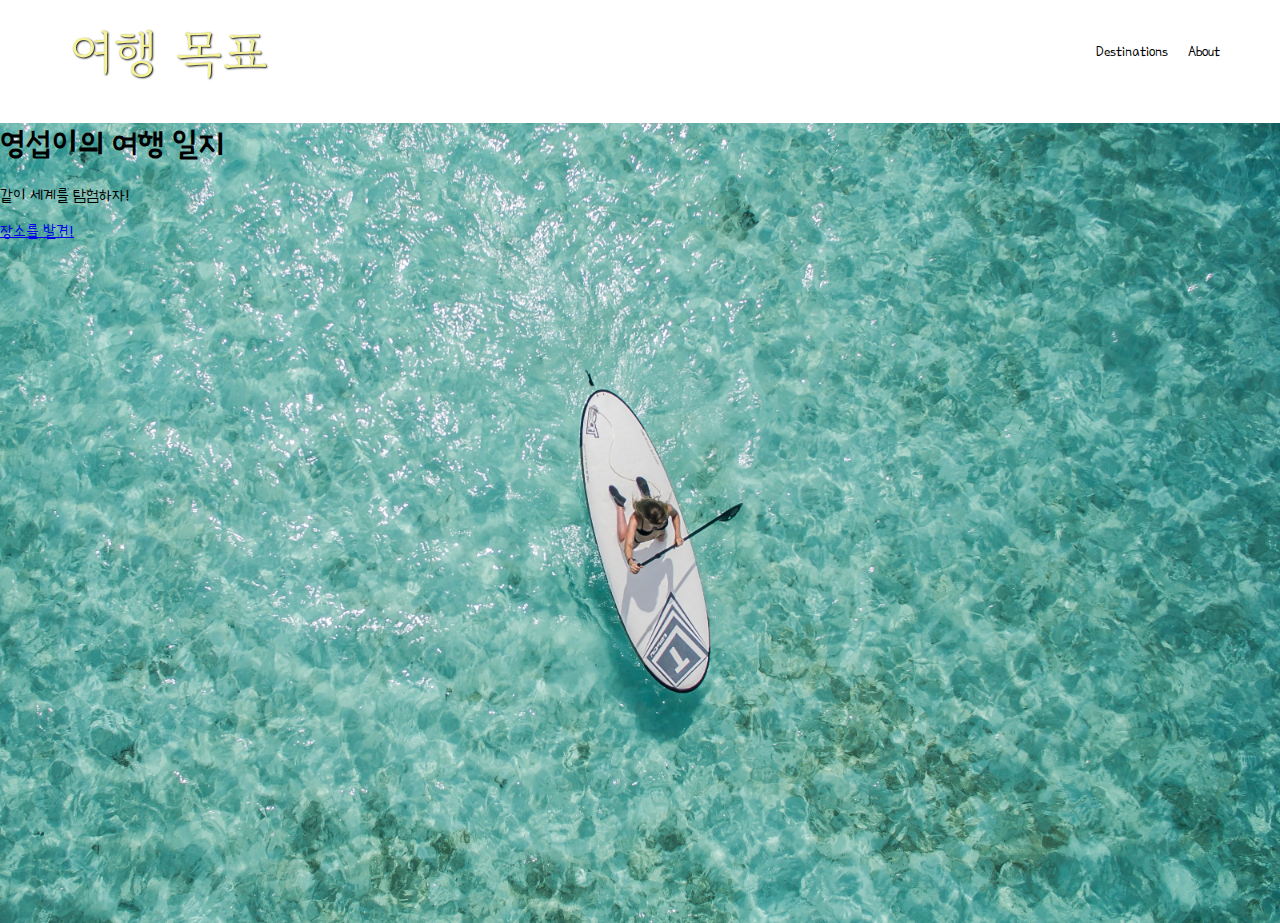
==== index.html @ d61a4088 "배경이미지 추가" ====
<!DOCTYPE html>
<html lang="ko">
  <head>
    <meta charset="UTF-8" />
    <link
      href="https://fonts.googleapis.com/css2?family=Poor+Story&display=swap"
      rel="stylesheet"
    />
    <link
      href="https://fonts.googleapis.com/css2?family=Gowun+Batang&family=Poor+Story&display=swap"
      rel="stylesheet"
    />
    <link rel="stylesheet" href="shared.css" />
    <link rel="stylesheet" href="style.css" />
    <title>Flexbox</title>
  </head>
  <body>
    <header>
      <div id="page-logo">
        <a href="/index.html">여행 목표</a>
      </div>
      <nav>
        <ul>
          <li><a href="/places.html"></a>Destinations</li>
          <li><a href=""></a>About</li>
        </ul>
      </nav>
    </header>
    <main>
      <section id="hero">
        <h1>영섭이의 여행 일지</h1>
        <p>같이 세계를 탐험하자!</p>
        <a href="/places.html">장소를 발견!</a>
      </section>
      <section id="highlight"></section>
    </main>
    <footer></footer>
  </body>
</html>
---- shared.css ----
body {
  font-family: "Poor Story", sans-serif;
  margin: 0;
}

ul {
  list-style: none;
  margin: 0;
  padding: 0;
}

header{
  display: flex;
  justify-content: space-between;
  align-items: center;
  padding : 15px 60px;
}

header ul{
  display: flex;
}

header li{
  margin-left: 20px;
}


#page-logo a {
  padding: 10px;
  font-family: "Gowun Batang", sans-serif;
  color: rgb(245, 243, 150);
  font-size: 50px;
  text-decoration: none;
  text-transform: uppercase;
  text-shadow: 1px 1px 2px rgb(0, 0, 0);
}
---- style.css ----
#hero{
  height: 800px;
  background-image: url(/images/places/ocean.jpg);
  background-position: center;
  background-size: cover;
}
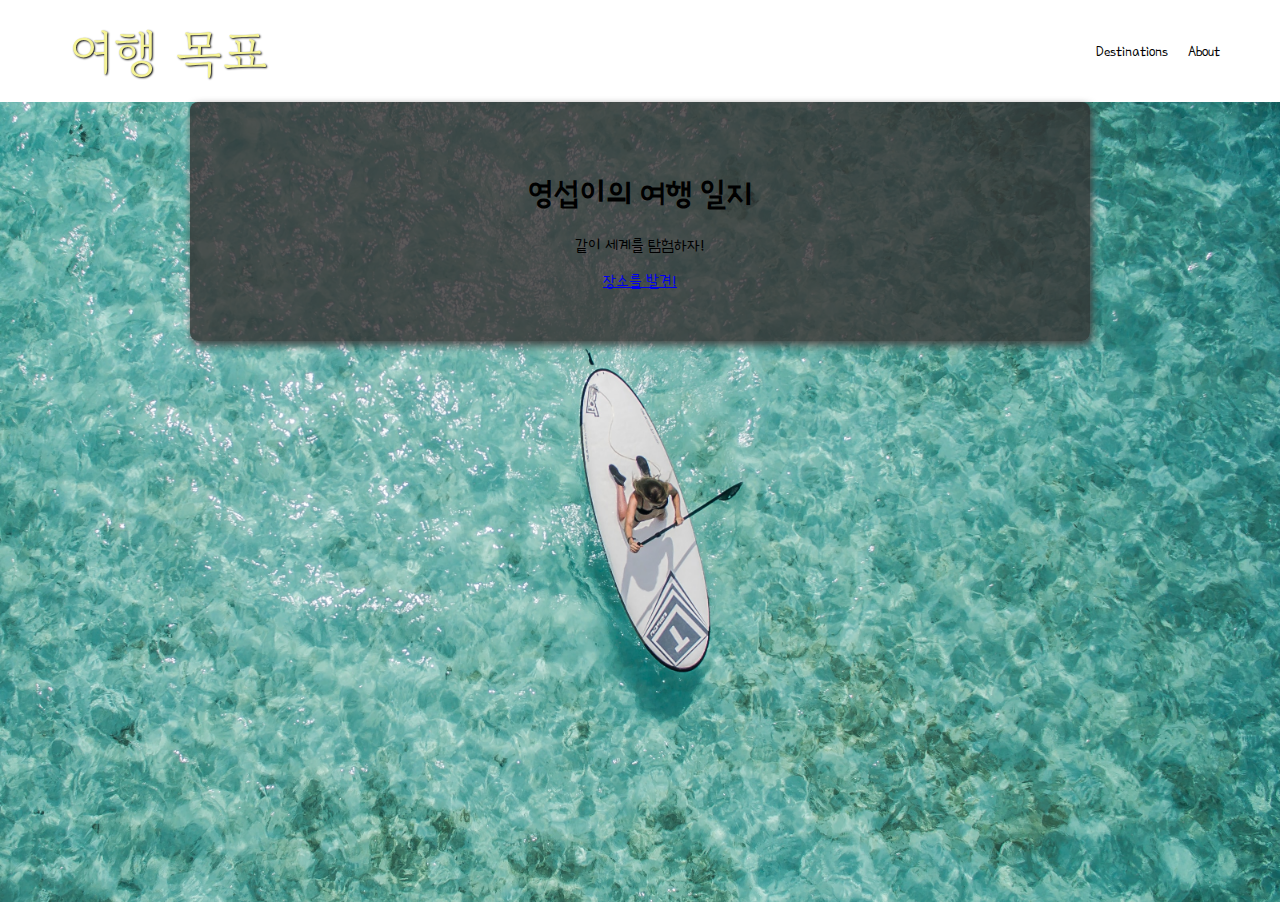
==== commit 54da7c9e: "히어로 콘텐츠를 위한 컨테이너 생성" ====
--- a/index.html
+++ b/index.html
@@ -28,9 +28,11 @@
     </header>
     <main>
       <section id="hero">
-        <h1>영섭이의 여행 일지</h1>
-        <p>같이 세계를 탐험하자!</p>
-        <a href="/places.html">장소를 발견!</a>
+        <div id="hero-content">
+          <h1>영섭이의 여행 일지</h1>
+          <p>같이 세계를 탐험하자!</p>
+          <a href="/places.html">장소를 발견!</a>
+        </div>
       </section>
       <section id="highlight"></section>
     </main>
--- a/style.css
+++ b/style.css
@@ -1,6 +1,16 @@
-#hero{
+#hero {
   height: 800px;
   background-image: url(/images/places/ocean.jpg);
   background-position: center;
   background-size: cover;
-}+}
+
+#hero-content {
+  width: 900px;
+  background-color: rgb(51, 47, 47, 0.8);
+  box-shadow: 2px 4px 8px rgb(68, 67, 67);
+  border-radius: 8px;
+  text-align: center;
+  padding: 50px 0;
+  margin: 0 auto;
+}
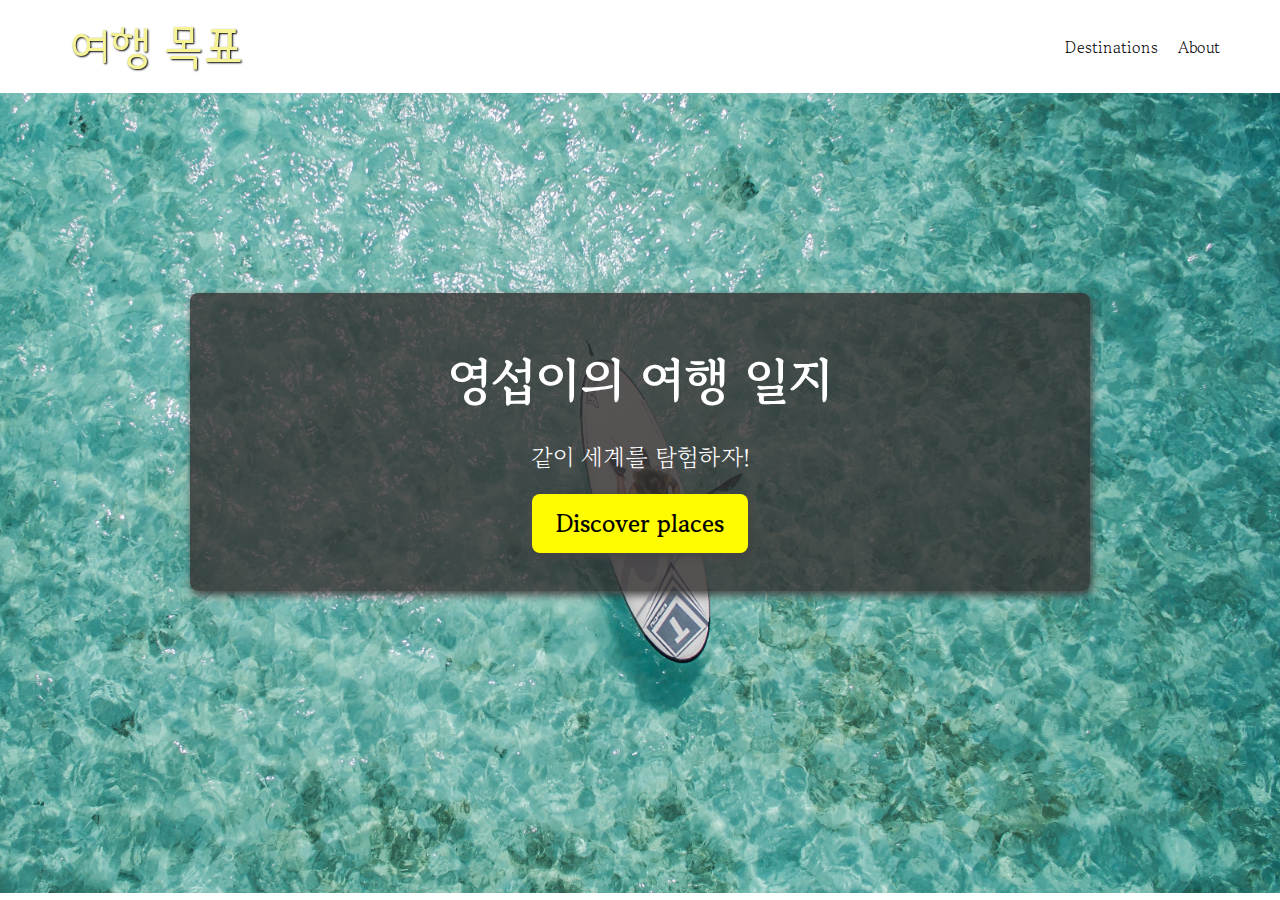
==== commit 98ac13c1: "히어로 콘텐츠 스타일링" ====
--- a/index.html
+++ b/index.html
@@ -31,7 +31,7 @@
         <div id="hero-content">
           <h1>영섭이의 여행 일지</h1>
           <p>같이 세계를 탐험하자!</p>
-          <a href="/places.html">장소를 발견!</a>
+          <a href="/places.html">Discover places</a>
         </div>
       </section>
       <section id="highlight"></section>
--- a/shared.css
+++ b/shared.css
@@ -1,5 +1,5 @@
 body {
-  font-family: "Poor Story", sans-serif;
+  font-family: "Gowun Batang", sans-serif;
   margin: 0;
 }
 
@@ -9,29 +9,27 @@
   padding: 0;
 }
 
-header{
+header {
   display: flex;
   justify-content: space-between;
   align-items: center;
-  padding : 15px 60px;
+  padding: 15px 60px;
 }
 
-header ul{
+header ul {
   display: flex;
 }
 
-header li{
+header li {
   margin-left: 20px;
 }
 
-
 #page-logo a {
   padding: 10px;
-  font-family: "Gowun Batang", sans-serif;
+  font-family: "Poor Story", sans-serif;
   color: rgb(245, 243, 150);
   font-size: 50px;
   text-decoration: none;
   text-transform: uppercase;
   text-shadow: 1px 1px 2px rgb(0, 0, 0);
 }
-
--- a/style.css
+++ b/style.css
@@ -13,4 +13,36 @@
   text-align: center;
   padding: 50px 0;
   margin: 0 auto;
+  position: relative;
+  top: 200px;
 }
+
+#hero-content h1 {
+  color: white;
+  /* 영어만 해당 */
+  text-transform: uppercase;
+  font-size: 50px;
+  margin: 0;
+}
+
+#hero-content p {
+  color: white;
+  font-size: 24px;
+  font-weight: 300;
+  margin-bottom: 32px;
+}
+
+#hero-content a {
+  color: black;
+  text-decoration: none;
+  background-color: rgb(255, 251, 0);
+  padding: 12px 24px;
+  font-size: 24px;
+  font-weight: bold;
+  border-radius: 8px;
+  box-shadow: 2px 4px 8px rgb(68, 67, 67);
+}
+
+#hero-content a:hover {
+  background-color: rgb(255, 238, 0);
+}
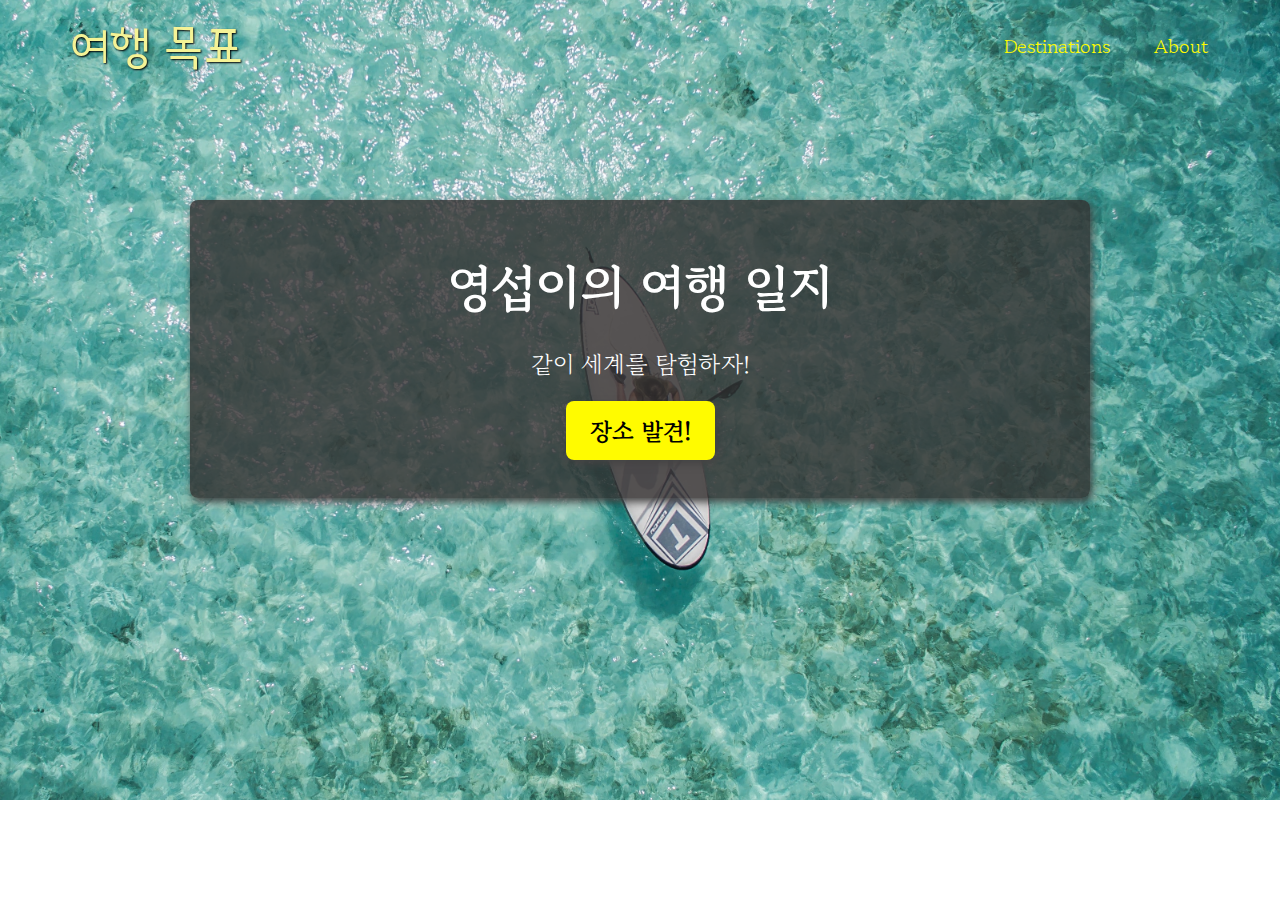
==== commit b7f7f649: "헤더 완료하기" ====
--- a/index.html
+++ b/index.html
@@ -21,8 +21,8 @@
       </div>
       <nav>
         <ul>
-          <li><a href="/places.html"></a>Destinations</li>
-          <li><a href=""></a>About</li>
+          <li><a href="/places.html">Destinations</a></li>
+          <li><a href="">About</a></li>
         </ul>
       </nav>
     </header>
@@ -31,7 +31,7 @@
         <div id="hero-content">
           <h1>영섭이의 여행 일지</h1>
           <p>같이 세계를 탐험하자!</p>
-          <a href="/places.html">Discover places</a>
+          <a href="/places.html">장소 발견!</a>
         </div>
       </section>
       <section id="highlight"></section>
--- a/shared.css
+++ b/shared.css
@@ -14,6 +14,9 @@
   justify-content: space-between;
   align-items: center;
   padding: 15px 60px;
+  position: absolute;
+  width: 100%;
+  box-sizing: border-box;
 }
 
 header ul {
@@ -22,6 +25,20 @@
 
 header li {
   margin-left: 20px;
+}
+
+header a {
+  color: rgb(255, 251, 0);
+  text-decoration: none;
+  font-size: 20px;
+  padding: 12px;
+  text-shadow: 1px 1px 2px rgba(0, 0, 0, 0);
+  border-radius: 6px;
+}
+
+header a:hover {
+  color: rgb(77, 77, 77);
+  background-color: rgb(255, 251, 0);
 }
 
 #page-logo a {
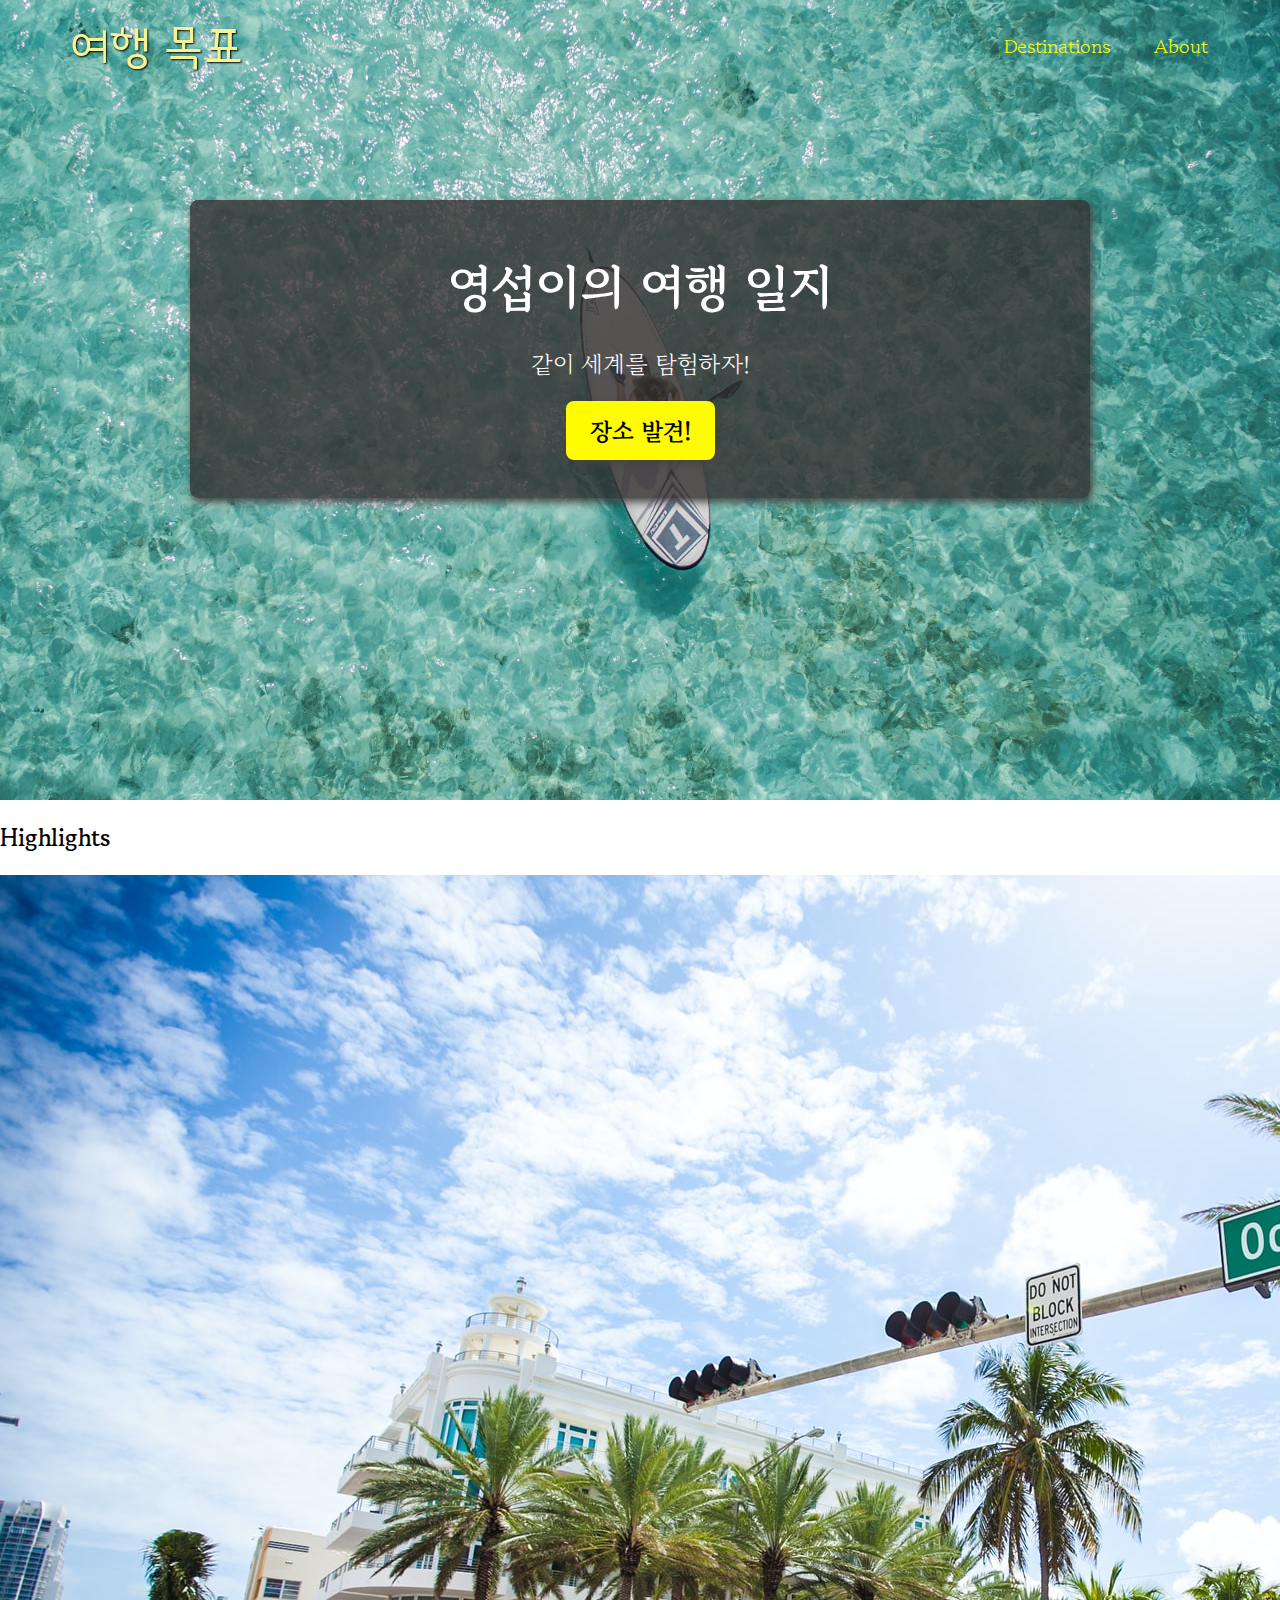
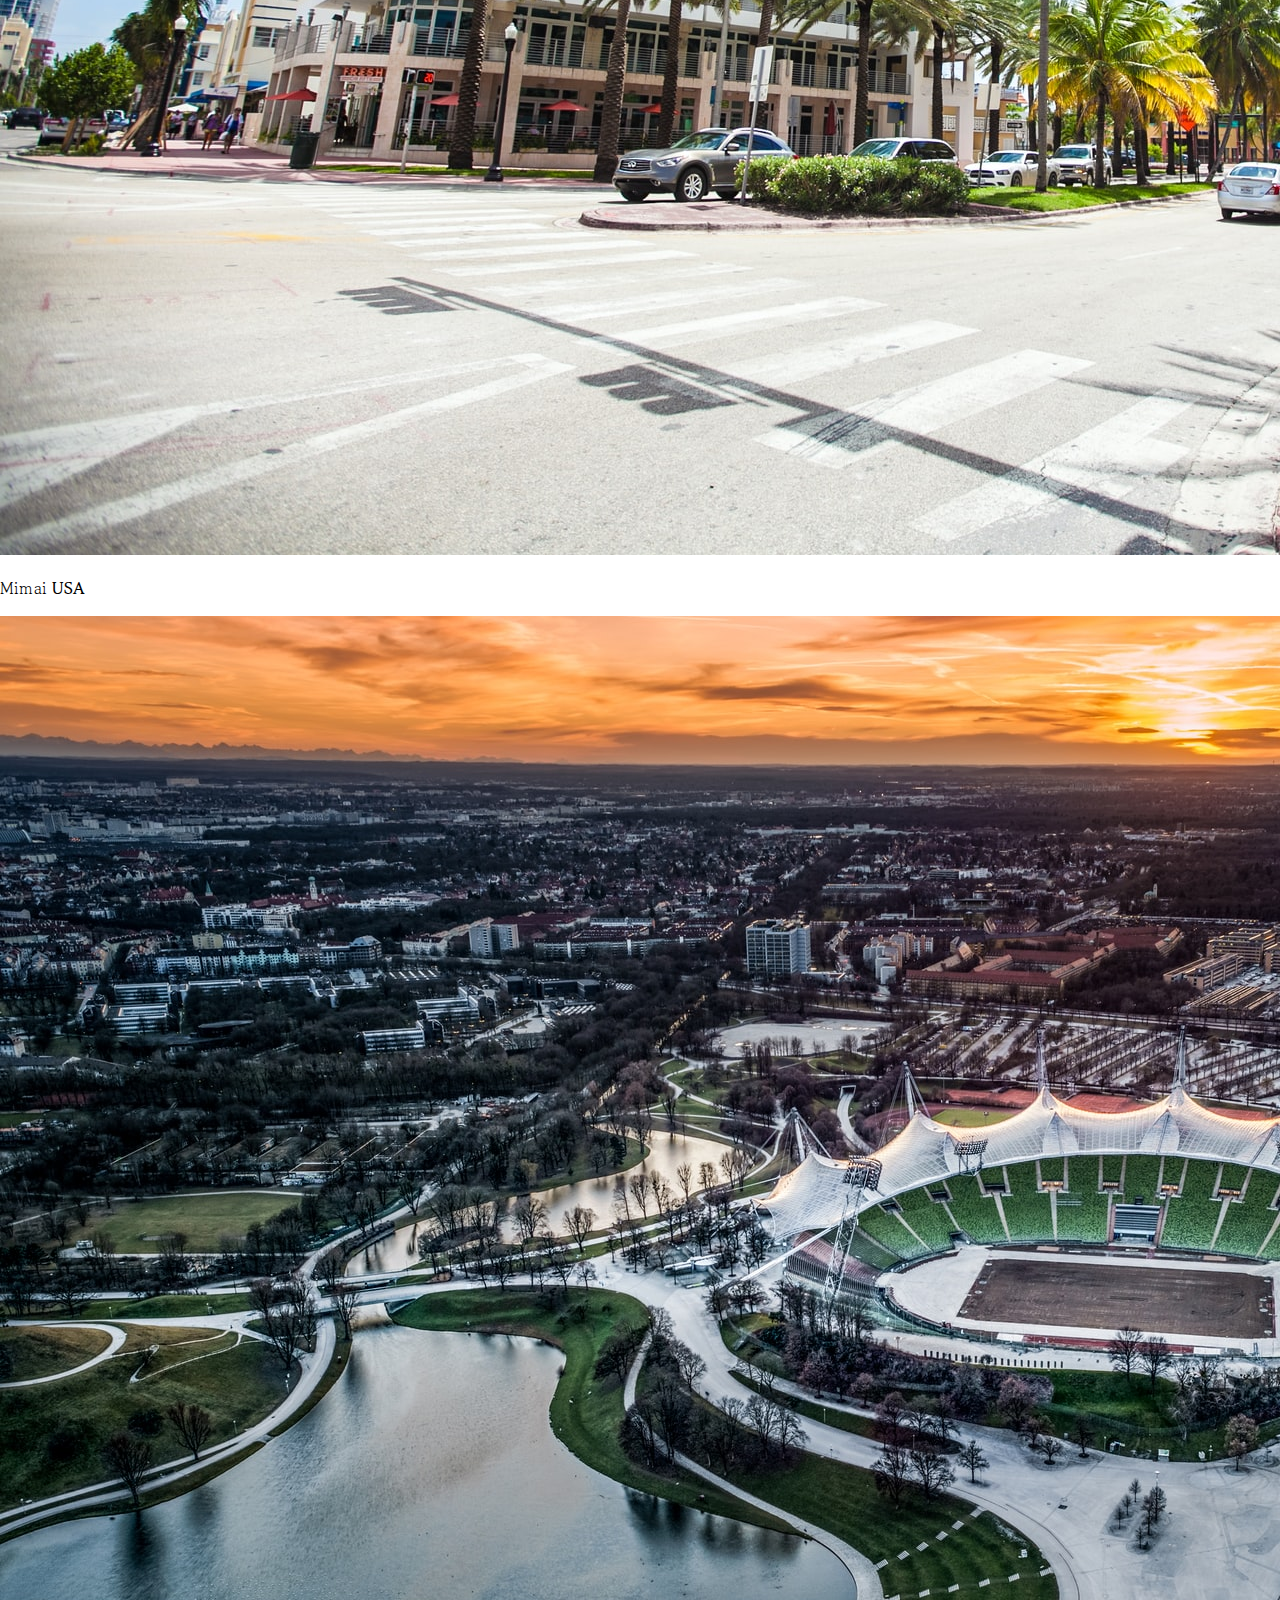
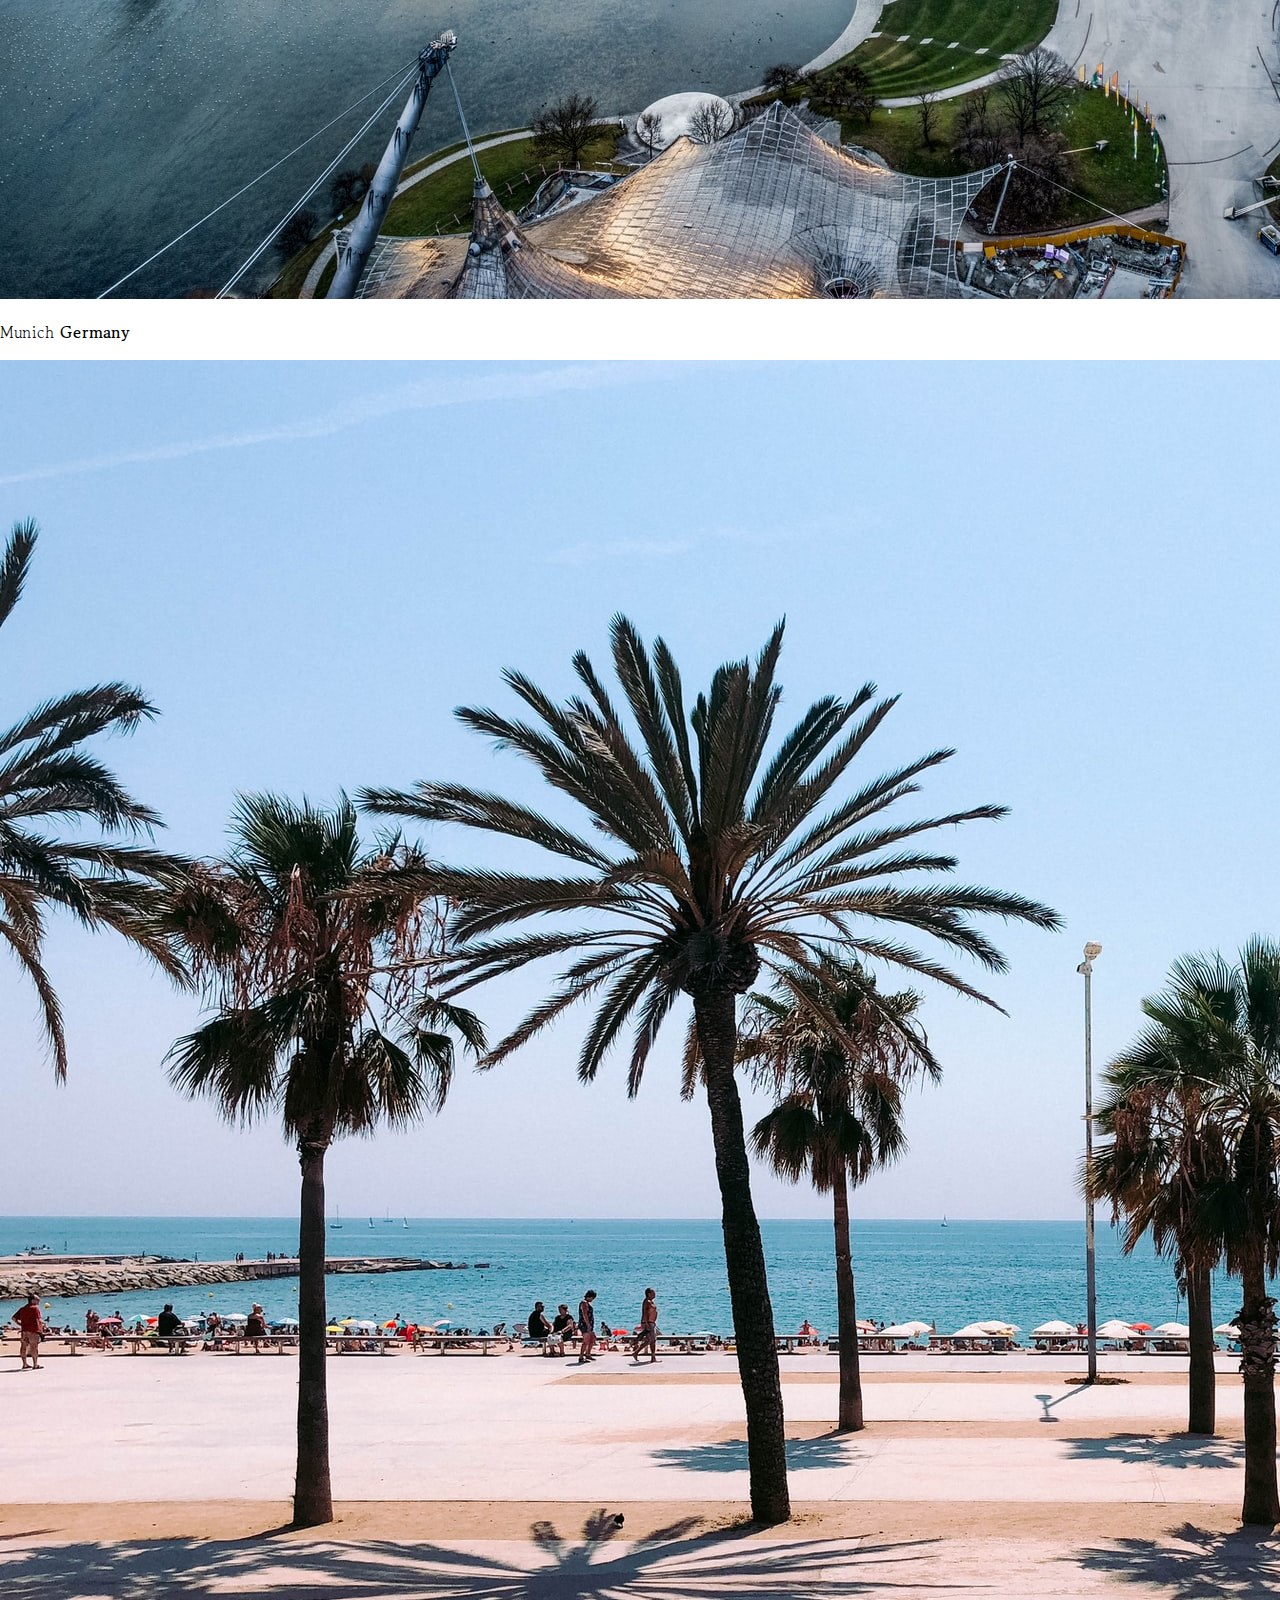
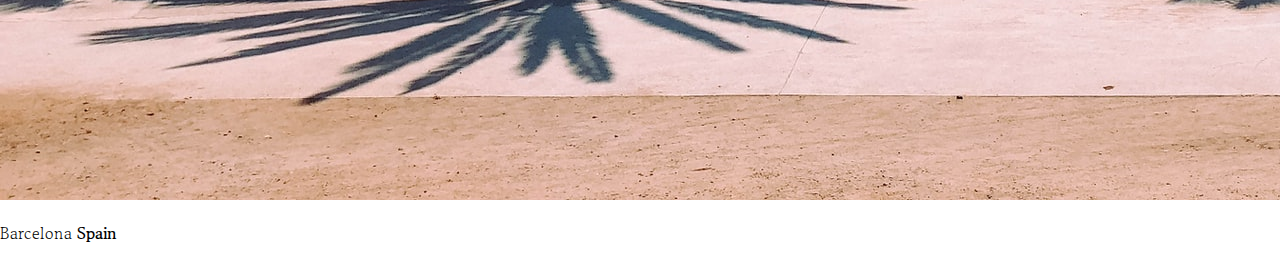
==== commit ed8ee61e: "하이라이트 섹션" ====
--- a/index.html
+++ b/index.html
@@ -34,7 +34,26 @@
           <a href="/places.html">장소 발견!</a>
         </div>
       </section>
-      <section id="highlight"></section>
+      <section id="highlight">
+        <h2>Highlights</h2>
+        <ul id="destinations">
+          <li class="destinations">
+            <img
+              src="/images/places/miami.jpg" alt="Miami streets on sunny day"
+            />
+            <p>Mimai <strong>USA</strong></p>
+          </li>
+          <li class="destinations">
+            <img src="/images/places/munich.jpg" alt="Munich stadium in winter">
+          <p>Munich <strong>Germany</strong></p>  
+          </li>
+          </li>
+          <li class="destinations">
+            <img src="/images/places/barcelona.jpg" alt="Palm beach in Barcelona">
+          <p>Barcelona <strong>Spain</strong></p>  
+          </li>
+        </ul>
+      </section>
     </main>
     <footer></footer>
   </body>
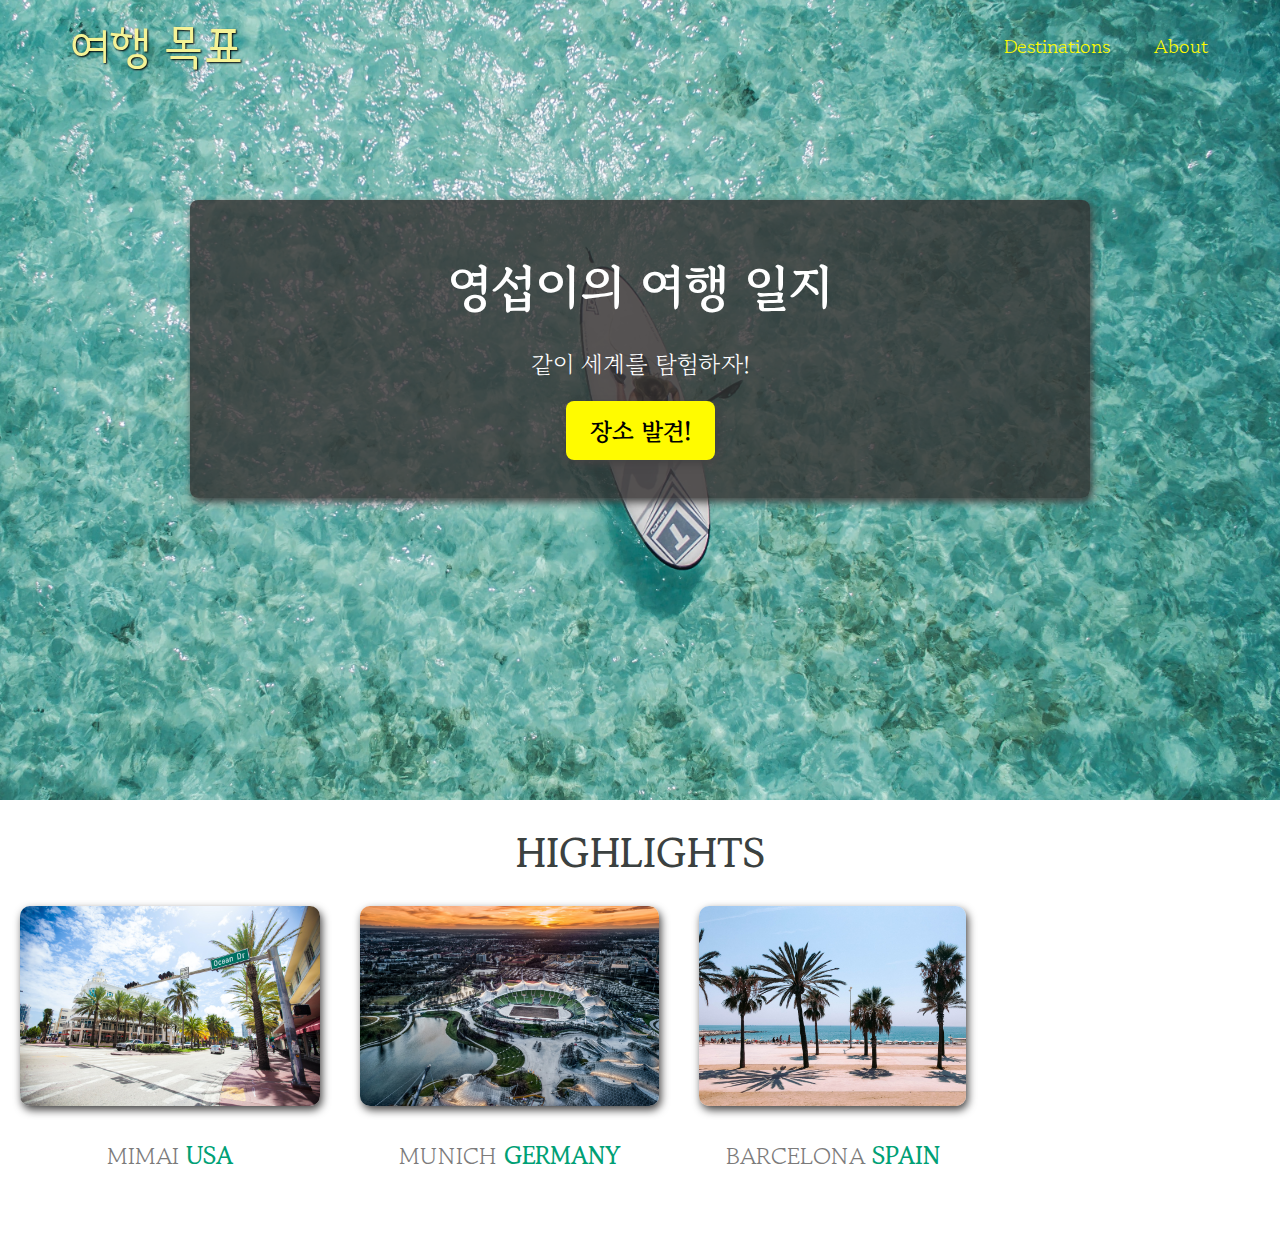
==== commit cdd98308: "텍스트 스타일링 하기" ====
--- a/index.html
+++ b/index.html
@@ -34,23 +34,29 @@
           <a href="/places.html">장소 발견!</a>
         </div>
       </section>
-      <section id="highlight">
+      <section id="highlights">
         <h2>Highlights</h2>
         <ul id="destinations">
           <li class="destinations">
             <img
-              src="/images/places/miami.jpg" alt="Miami streets on sunny day"
+              src="/images/places/miami.jpg"
+              alt="Miami streets on sunny day"
             />
             <p>Mimai <strong>USA</strong></p>
           </li>
           <li class="destinations">
-            <img src="/images/places/munich.jpg" alt="Munich stadium in winter">
-          <p>Munich <strong>Germany</strong></p>  
-          </li>
+            <img
+              src="/images/places/munich.jpg"
+              alt="Munich stadium in winter"
+            />
+            <p>Munich <strong>Germany</strong></p>
           </li>
           <li class="destinations">
-            <img src="/images/places/barcelona.jpg" alt="Palm beach in Barcelona">
-          <p>Barcelona <strong>Spain</strong></p>  
+            <img
+              src="/images/places/barcelona.jpg"
+              alt="Palm beach in Barcelona"
+            />
+            <p>Barcelona <strong>Spain</strong></p>
           </li>
         </ul>
       </section>
--- a/style.css
+++ b/style.css
@@ -46,3 +46,43 @@
 #hero-content a:hover {
   background-color: rgb(255, 238, 0);
 }
+
+#highlights h2 {
+  text-transform: uppercase;
+  text-align: center;
+  font-size: 40px;
+  color: rgb(59, 65, 64);
+  margin: 24px 0;
+}
+
+#destinations {
+  display: flex;
+  width: 100%;
+  margin: auto;
+  margin-bottom: 40px;
+}
+
+.destinations {
+  margin: 0 20px;
+  text-transform: uppercase;
+  font-size: 40px;
+}
+
+.destinations p {
+  text-align: center;
+  font-size: 24px;
+  color: rgb(124, 123, 123);
+  margin: 20px 0;
+}
+
+.destinations img {
+  height: 200px;
+  width: 100%;
+  box-shadow: 2px 4px 8px rgb(68, 67, 67);
+  border-radius: 10px;
+  object-fit: cover;
+}
+
+.destinations strong {
+  color: rgb(0, 160, 117);
+}
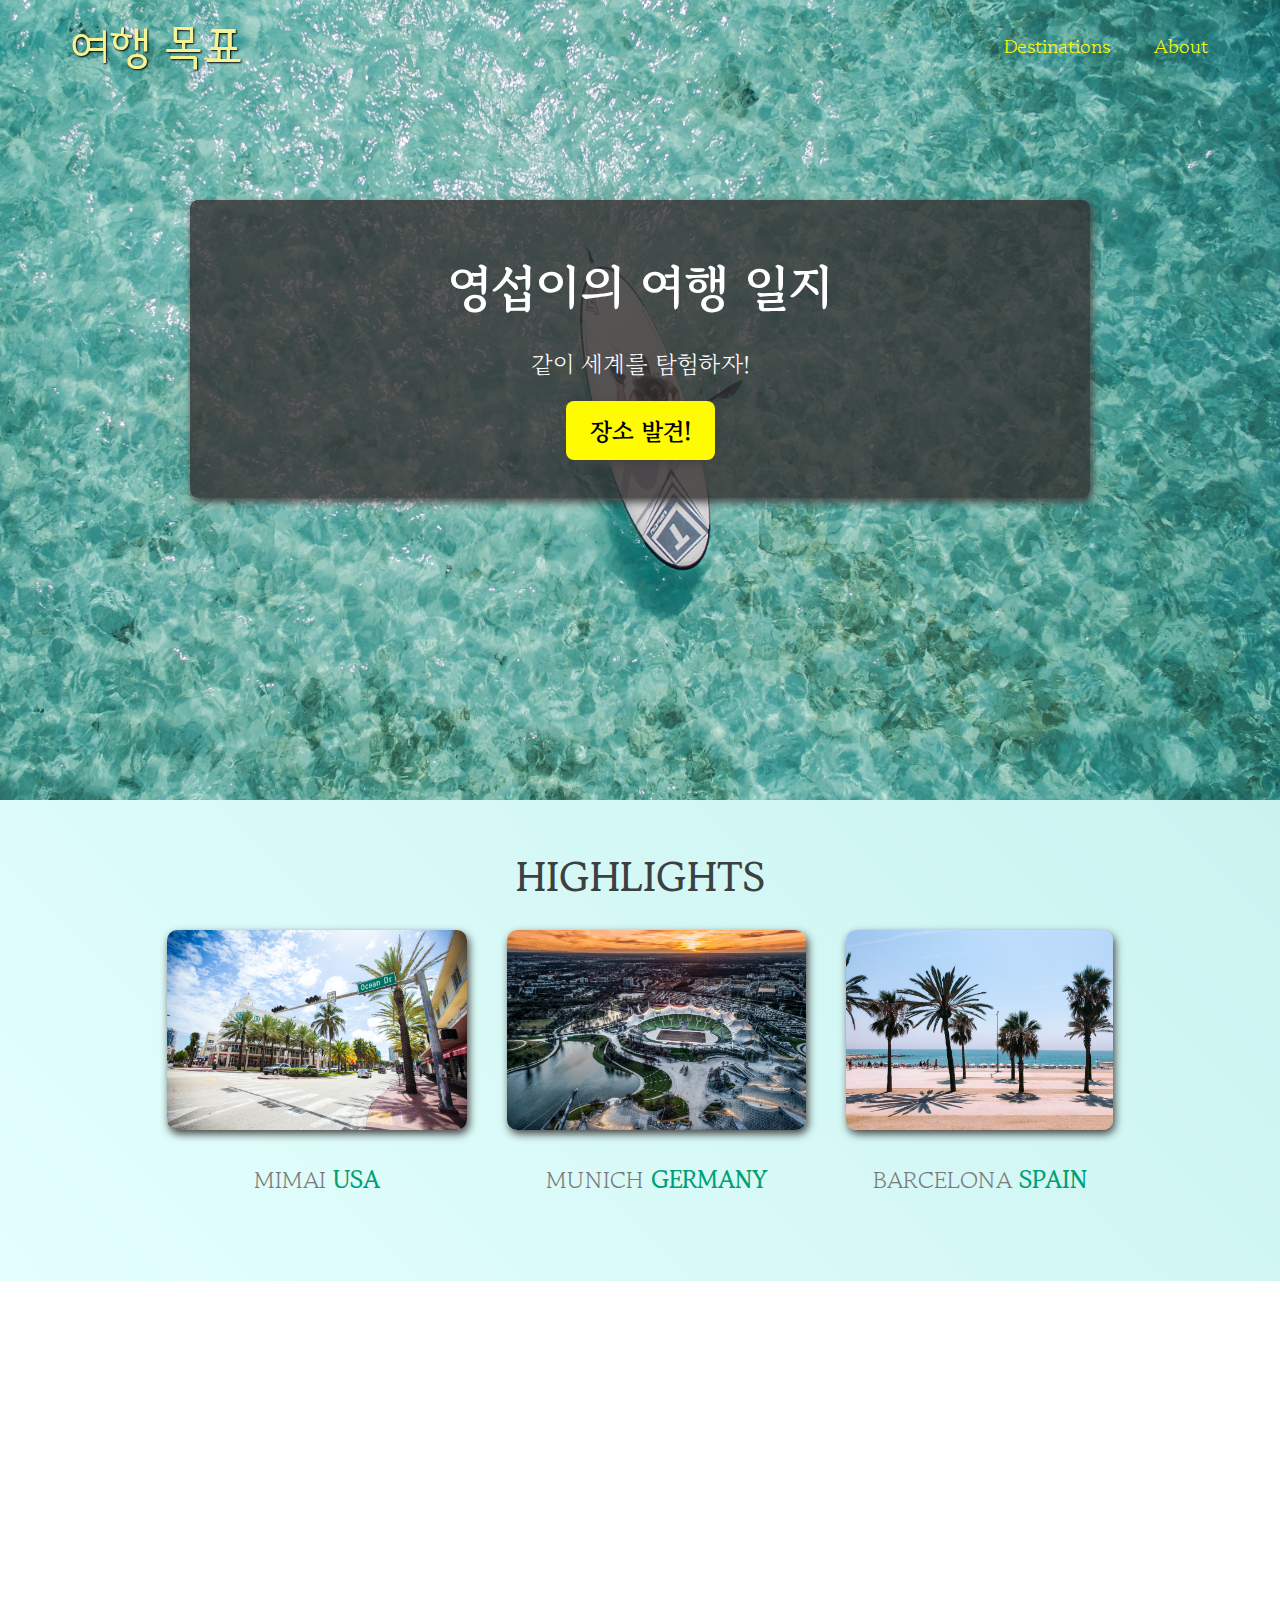
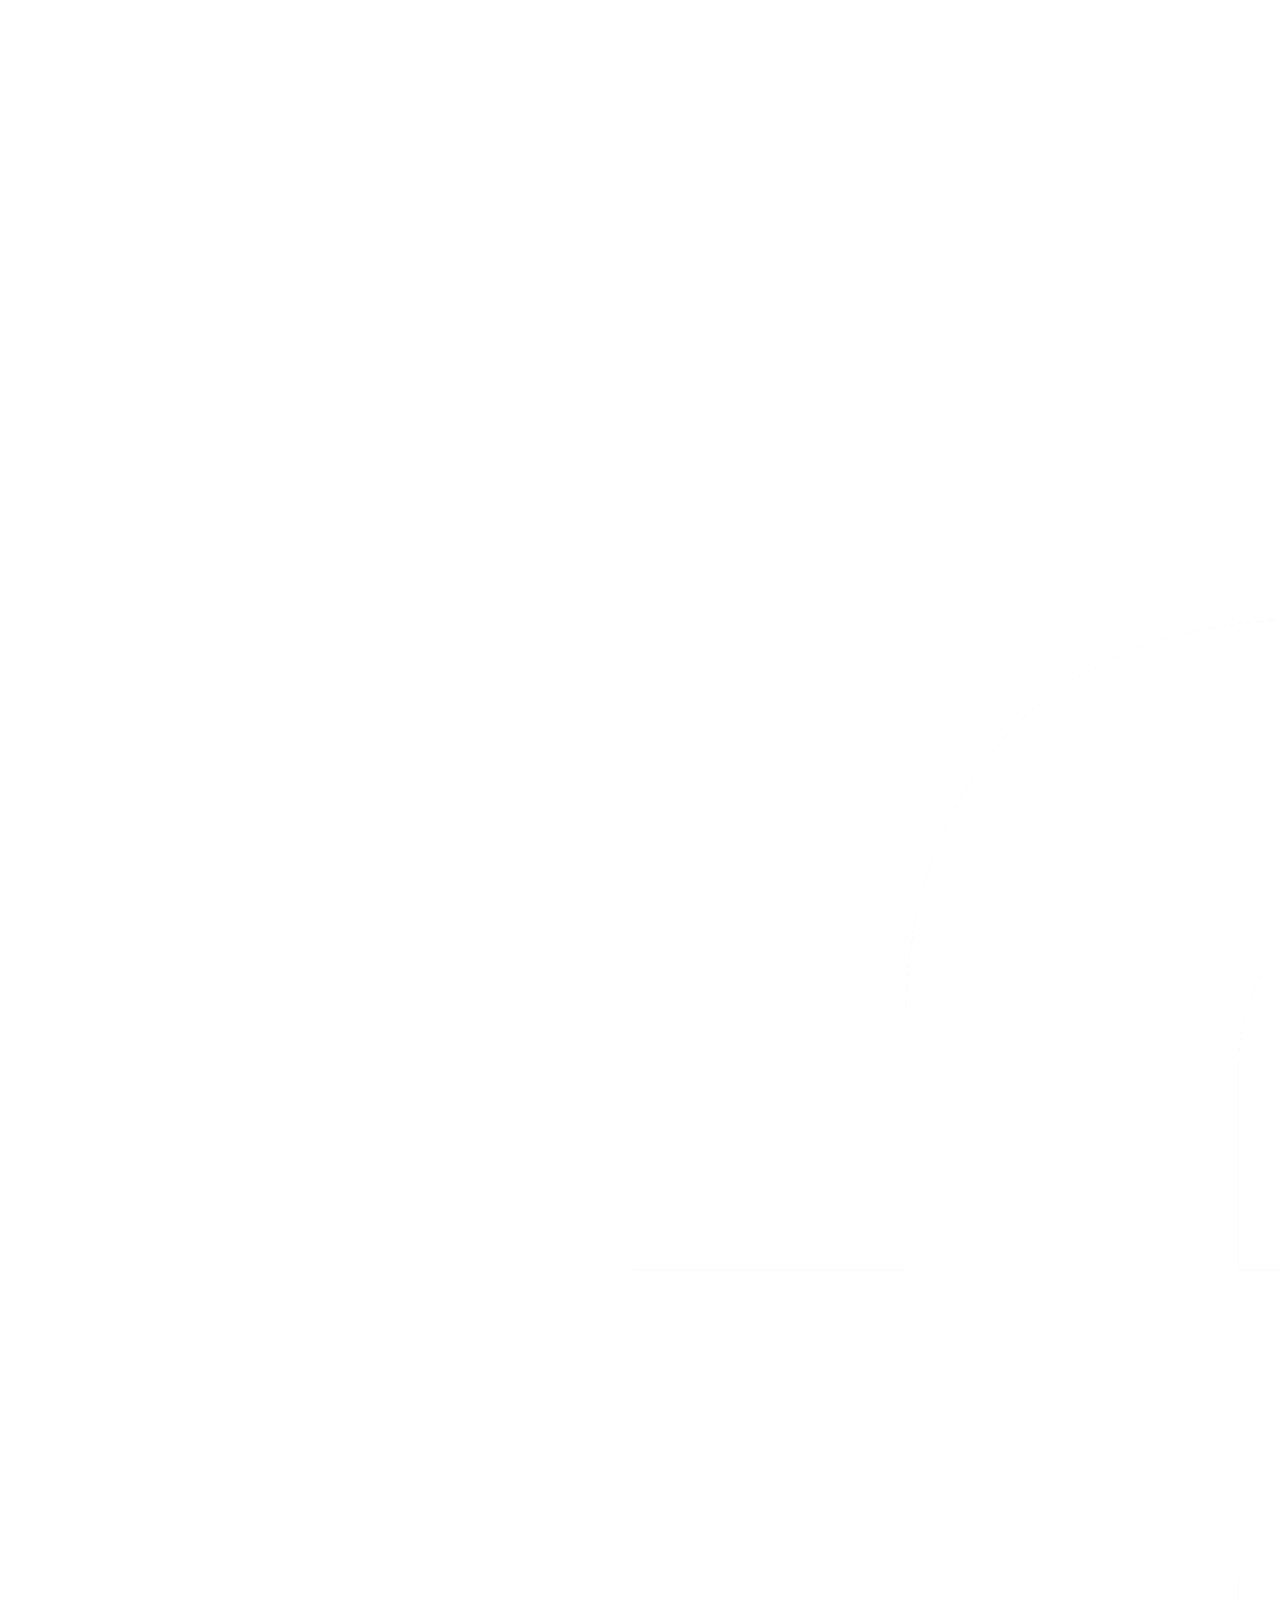
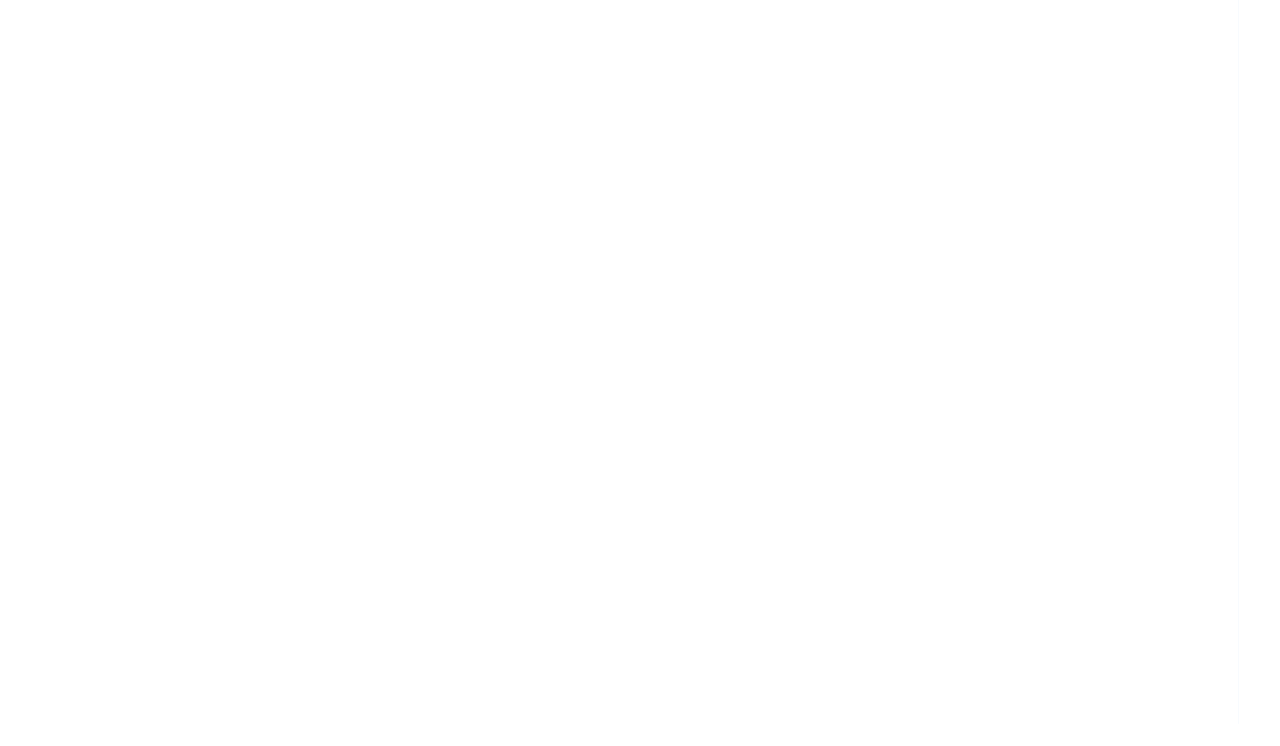
==== commit c5701738: "푸터 섹션 만들기" ====
--- a/index.html
+++ b/index.html
@@ -61,6 +61,19 @@
         </ul>
       </section>
     </main>
-    <footer></footer>
+    <footer>
+      <ul>
+        <li>
+          <a href="https://www.instagram.com">
+            <img src="/images/icons/insta.png" alt="Instagram Logo" />
+          </a>
+        </li>
+        <li>
+          <a href="https://www.facebook.com">
+            <img src="/images/icons/facebook.png" alt="Facebook Logo" />
+          </a>
+        </li>
+      </ul>
+    </footer>
   </body>
 </html>
--- a/style.css
+++ b/style.css
@@ -47,6 +47,11 @@
   background-color: rgb(255, 238, 0);
 }
 
+#highlights {
+  padding: 24px;
+  background: linear-gradient(45deg, rgb(227, 255, 253), rgb(202, 243, 240));
+}
+
 #highlights h2 {
   text-transform: uppercase;
   text-align: center;
@@ -60,6 +65,7 @@
   width: 100%;
   margin: auto;
   margin-bottom: 40px;
+  justify-content: center;
 }
 
 .destinations {
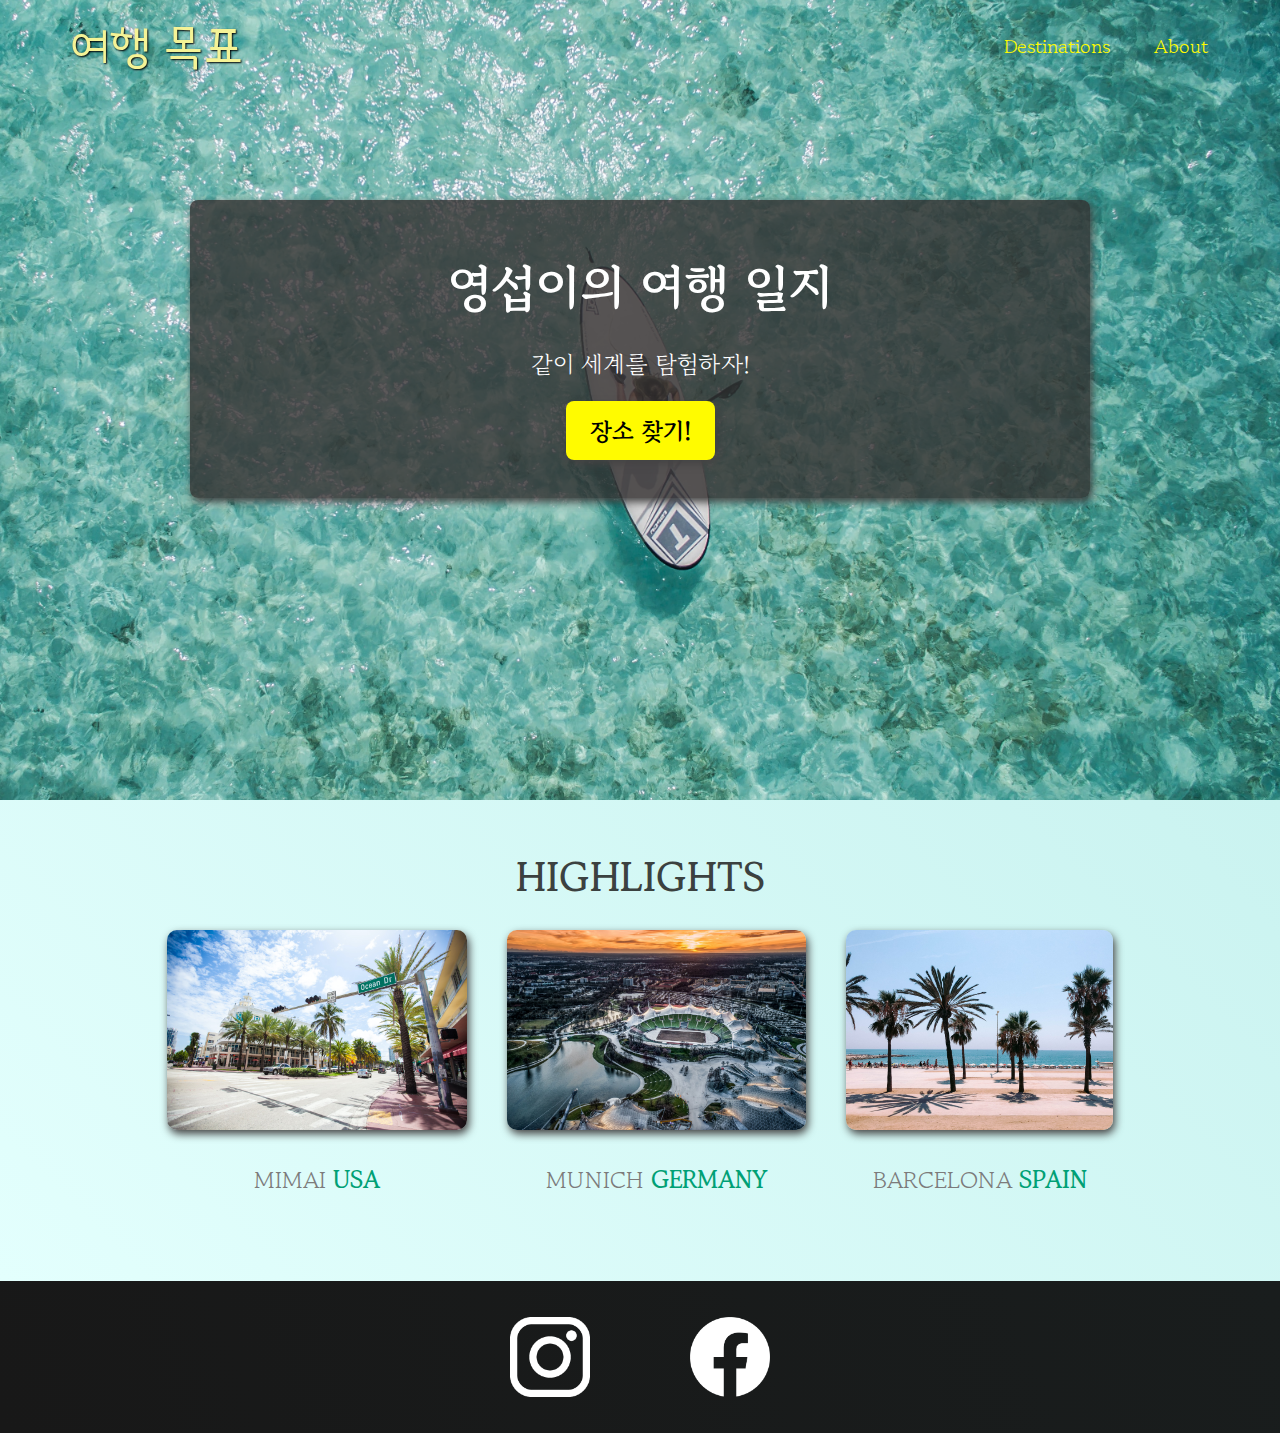
==== commit a0def851: "장소페이지-개요&준비" ====
--- a/index.html
+++ b/index.html
@@ -31,7 +31,7 @@
         <div id="hero-content">
           <h1>영섭이의 여행 일지</h1>
           <p>같이 세계를 탐험하자!</p>
-          <a href="/places.html">장소 발견!</a>
+          <a href="/places.html">장소 찾기!</a>
         </div>
       </section>
       <section id="highlights">
--- a/shared.css
+++ b/shared.css
@@ -50,3 +50,25 @@
   text-transform: uppercase;
   text-shadow: 1px 1px 2px rgb(0, 0, 0);
 }
+
+footer {
+  background: linear-gradient(70deg, rgb(24, 24, 24), rgb(25, 29, 29));
+  padding: 36px 0;
+}
+
+footer ul {
+  display: flex;
+  justify-content: center;
+  /* padding: 40px; */
+}
+
+footer li {
+  width: 80px;
+  height: 80px;
+  margin: 0 50px;
+}
+
+footer img {
+  width: 100%;
+  height: 100%;
+}
